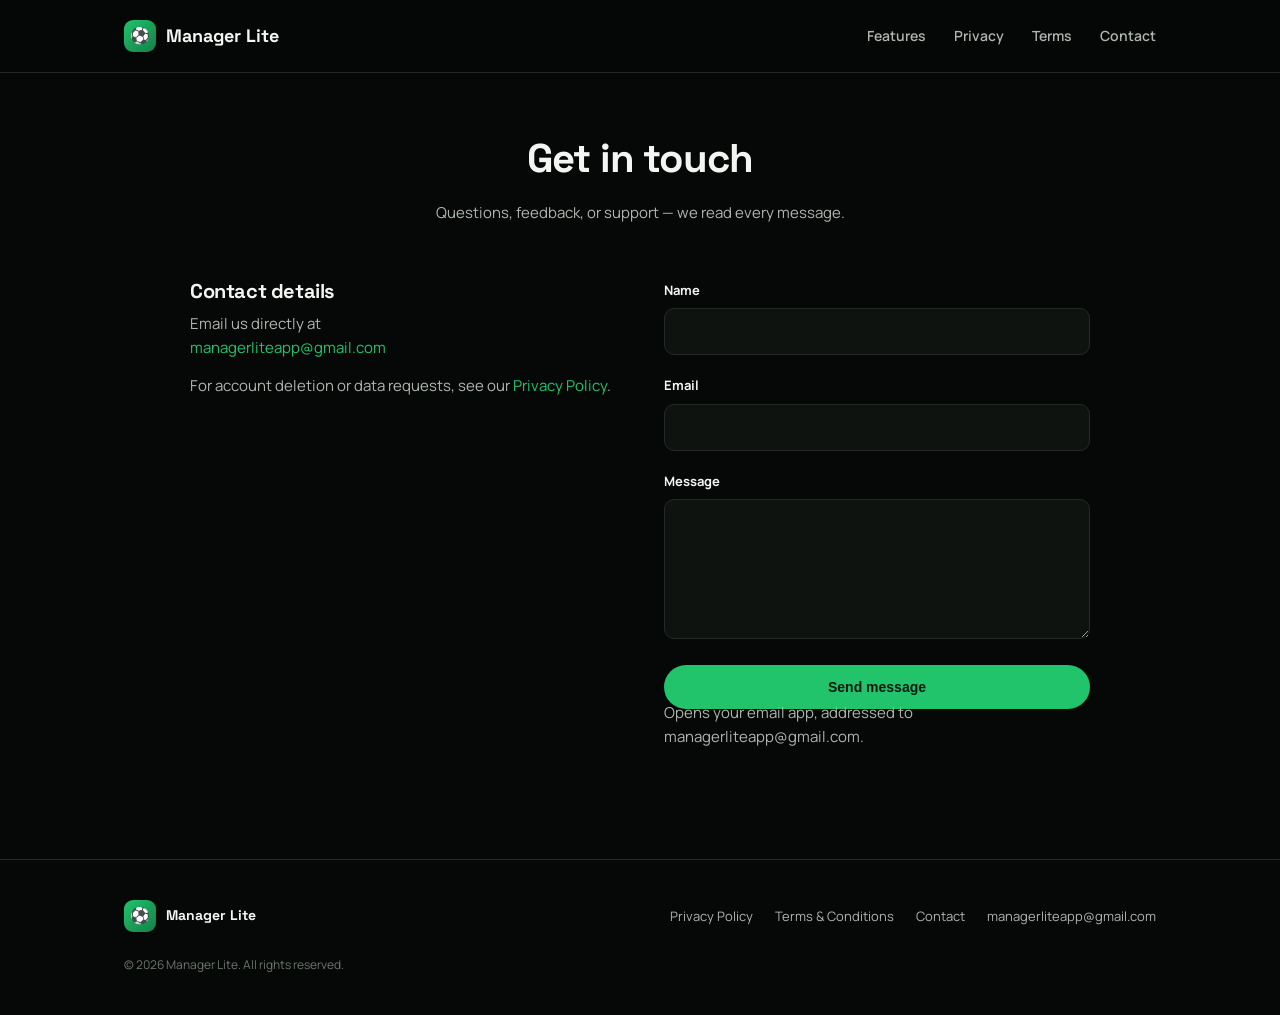
==== contact.html @ e22d9434 "Initial marketing site Landing page, privacy policy, terms & conditions, and contact form for Manage" ====
<!doctype html>
<html lang="en">
<head>
  <meta charset="UTF-8" />
  <meta name="viewport" content="width=device-width, initial-scale=1.0" />
  <title>Contact — Manager Lite</title>
  <link rel="icon" href="assets/favicon.png" />
  <link rel="stylesheet" href="assets/style.css" />
</head>
<body>

  <nav class="nav">
    <div class="wrap">
      <a class="brand" href="index.html">
        <span class="brand-mark">⚽</span>
        Manager Lite
      </a>
      <div class="nav-links">
        <a href="index.html#features">Features</a>
        <a href="privacy.html">Privacy</a>
        <a href="terms.html">Terms</a>
        <a href="contact.html">Contact</a>
      </div>
    </div>
  </nav>

  <section class="legal">
    <div class="wrap">
      <div class="section-head" style="margin-bottom: 56px;">
        <h1 style="font-family: 'Space Grotesk', system-ui, sans-serif;">Get in touch</h1>
        <p>Questions, feedback, or support — we read every message.</p>
      </div>

      <div class="contact-grid">
        <div>
          <h2 style="margin-top:0;">Contact details</h2>
          <p>
            Email us directly at<br />
            <a href="mailto:managerliteapp@gmail.com">managerliteapp@gmail.com</a>
          </p>
          <p>
            For account deletion or data requests, see our
            <a href="privacy.html">Privacy Policy</a>.
          </p>
        </div>

        <form id="contact-form">
          <label for="name">Name</label>
          <input type="text" id="name" name="name" required />

          <label for="email">Email</label>
          <input type="email" id="email" name="email" required />

          <label for="message">Message</label>
          <textarea id="message" name="message" required></textarea>

          <button type="submit" class="btn btn-primary" style="width:100%;">Send message</button>
          <p class="form-note">Opens your email app, addressed to managerliteapp@gmail.com.</p>
          <p id="form-status"></p>
        </form>
      </div>
    </div>
  </section>

  <footer>
    <div class="wrap">
      <a class="brand" href="index.html">
        <span class="brand-mark">⚽</span>
        Manager Lite
      </a>
      <div class="footer-links">
        <a href="privacy.html">Privacy Policy</a>
        <a href="terms.html">Terms &amp; Conditions</a>
        <a href="contact.html">Contact</a>
        <a href="mailto:managerliteapp@gmail.com">managerliteapp@gmail.com</a>
      </div>
      <div class="copyright">© <span id="year"></span> Manager Lite. All rights reserved.</div>
    </div>
  </footer>

  <script>
    document.getElementById('year').textContent = new Date().getFullYear();

    // Static site, no backend — builds a mailto: draft from the form fields.
    // See README.md for swapping this to a hosted form service (e.g. Formspree)
    // if you want submissions without opening the visitor's email app.
    document.getElementById('contact-form').addEventListener('submit', function (e) {
      e.preventDefault();
      const name = document.getElementById('name').value;
      const email = document.getElementById('email').value;
      const message = document.getElementById('message').value;
      const subject = encodeURIComponent('Manager Lite — message from ' + name);
      const body = encodeURIComponent(message + '\n\n— ' + name + ' (' + email + ')');
      window.location.href = 'mailto:managerliteapp@gmail.com?subject=' + subject + '&body=' + body;

      const status = document.getElementById('form-status');
      status.textContent = 'Opening your email app…';
      status.style.display = 'block';
      status.style.color = 'var(--brand)';
    });
  </script>
</body>
</html>
---- assets/style.css ----
/* Manager Lite marketing site — shared styles.
   Palette/type match the app's own design system (see managerlite/src/theme). */

@import url('https://fonts.googleapis.com/css2?family=Space+Grotesk:wght@600;700&family=Manrope:wght@400;500;600;700;800&display=swap');

:root {
  --brand: #21c36b;
  --brand-dark: #137f46;
  --accent: #d8ff3e;
  --bg: #060807;
  --surface: #0e1310;
  --surface-strong: #161c18;
  --border: #232a25;
  --text: #f2f5f2;
  --text-muted: #aeb5af;
  --text-faint: #6c766d;
  --error: #f0463b;
  --radius-sm: 10px;
  --radius-md: 14px;
  --radius-lg: 22px;
  --max-width: 1080px;
}

* {
  box-sizing: border-box;
}

html {
  scroll-behavior: smooth;
}

body {
  margin: 0;
  background: var(--bg);
  color: var(--text);
  font-family: 'Manrope', system-ui, sans-serif;
  line-height: 1.55;
  -webkit-font-smoothing: antialiased;
}

h1, h2, h3, .display {
  font-family: 'Space Grotesk', system-ui, sans-serif;
  font-weight: 700;
  letter-spacing: -0.02em;
  line-height: 1.1;
  margin: 0 0 0.5em;
}

p {
  margin: 0 0 1em;
  color: var(--text-muted);
}

a {
  color: var(--brand);
  text-decoration: none;
}
a:hover {
  text-decoration: underline;
}

.wrap {
  max-width: var(--max-width);
  margin: 0 auto;
  padding: 0 24px;
}

/* ---- Nav ---- */
.nav {
  position: sticky;
  top: 0;
  z-index: 20;
  background: rgba(6, 8, 7, 0.85);
  backdrop-filter: blur(10px);
  border-bottom: 1px solid var(--border);
}
.nav .wrap {
  display: flex;
  align-items: center;
  justify-content: space-between;
  height: 72px;
}
.brand {
  display: flex;
  align-items: center;
  gap: 10px;
  font-family: 'Space Grotesk', system-ui, sans-serif;
  font-weight: 700;
  font-size: 18px;
  color: var(--text);
}
.brand-mark {
  width: 32px;
  height: 32px;
  border-radius: 9px;
  background: linear-gradient(135deg, var(--brand), var(--brand-dark));
  display: flex;
  align-items: center;
  justify-content: center;
  font-size: 16px;
  flex-shrink: 0;
}
.nav-links {
  display: flex;
  gap: 28px;
  font-size: 14px;
  font-weight: 600;
}
.nav-links a {
  color: var(--text-muted);
}
.nav-links a:hover {
  color: var(--text);
  text-decoration: none;
}

/* ---- Buttons ---- */
.btn {
  display: inline-flex;
  align-items: center;
  justify-content: center;
  gap: 8px;
  padding: 13px 26px;
  border-radius: 999px;
  font-weight: 700;
  font-size: 14px;
  border: 1px solid transparent;
  cursor: pointer;
}
.btn:hover {
  text-decoration: none;
}
.btn-primary {
  background: var(--brand);
  color: #06170e;
}
.btn-primary:hover {
  background: #2ad478;
}
.btn-ghost {
  background: transparent;
  border-color: var(--border);
  color: var(--text);
}
.btn-ghost:hover {
  border-color: var(--brand);
}

/* ---- Hero ---- */
.hero {
  position: relative;
  padding: 96px 0 72px;
  overflow: hidden;
  text-align: center;
}
.hero::before {
  content: '';
  position: absolute;
  top: -220px;
  left: 50%;
  transform: translateX(-50%);
  width: 900px;
  height: 620px;
  background: radial-gradient(closest-side, rgba(33, 195, 107, 0.28), rgba(33, 195, 107, 0));
  pointer-events: none;
}
.hero-content {
  position: relative;
}
.eyebrow {
  display: inline-block;
  padding: 6px 14px;
  border-radius: 999px;
  background: rgba(33, 195, 107, 0.12);
  border: 1px solid rgba(33, 195, 107, 0.3);
  color: var(--brand);
  font-weight: 700;
  font-size: 12px;
  letter-spacing: 0.04em;
  text-transform: uppercase;
  margin-bottom: 22px;
}
.hero h1 {
  font-size: clamp(36px, 6vw, 60px);
  max-width: 820px;
  margin-inline: auto;
}
.hero .lede {
  max-width: 560px;
  margin: 18px auto 36px;
  font-size: 17px;
}
.hero-ctas {
  display: flex;
  gap: 14px;
  justify-content: center;
  flex-wrap: wrap;
}

/* ---- Sections ---- */
section {
  padding: 72px 0;
}
.section-head {
  text-align: center;
  max-width: 620px;
  margin: 0 auto 48px;
}
.section-head h2 {
  font-size: clamp(26px, 4vw, 36px);
}

.grid {
  display: grid;
  grid-template-columns: repeat(3, 1fr);
  gap: 20px;
}
@media (max-width: 860px) {
  .grid {
    grid-template-columns: 1fr;
  }
}

.card {
  background: var(--surface);
  border: 1px solid var(--border);
  border-radius: var(--radius-lg);
  padding: 28px;
}
.card .icon {
  width: 44px;
  height: 44px;
  border-radius: 12px;
  background: rgba(33, 195, 107, 0.14);
  display: flex;
  align-items: center;
  justify-content: center;
  font-size: 20px;
  margin-bottom: 16px;
}
.card h3 {
  font-size: 17px;
  margin-bottom: 6px;
}
.card p {
  font-size: 14px;
  margin: 0;
}

/* ---- CTA band ---- */
.cta-band {
  background: linear-gradient(135deg, rgba(33, 195, 107, 0.14), rgba(216, 255, 62, 0.06));
  border: 1px solid rgba(33, 195, 107, 0.25);
  border-radius: var(--radius-lg);
  padding: 56px 32px;
  text-align: center;
}
.cta-band h2 {
  font-size: clamp(24px, 4vw, 32px);
}

/* ---- Footer ---- */
footer {
  border-top: 1px solid var(--border);
  padding: 40px 0;
}
footer .wrap {
  display: flex;
  align-items: center;
  justify-content: space-between;
  flex-wrap: wrap;
  gap: 16px;
}
footer .brand {
  font-size: 14px;
}
.footer-links {
  display: flex;
  gap: 22px;
  font-size: 13px;
}
.footer-links a {
  color: var(--text-muted);
}
.copyright {
  font-size: 12px;
  color: var(--text-faint);
  width: 100%;
  margin-top: 8px;
}

/* ---- Legal pages ---- */
.legal {
  padding: 64px 0 96px;
}
.legal h1 {
  font-size: clamp(28px, 5vw, 40px);
}
.legal .updated {
  color: var(--text-faint);
  font-size: 13px;
  margin-bottom: 40px;
}
.legal h2 {
  font-size: 20px;
  margin-top: 40px;
}
.legal p, .legal li {
  color: var(--text-muted);
  font-size: 15px;
}
.legal ul {
  padding-left: 20px;
}
.legal-nav {
  max-width: 720px;
  margin: 0 auto;
}
.legal-body {
  max-width: 720px;
  margin: 0 auto;
}

/* ---- Contact form ---- */
.contact-grid {
  display: grid;
  grid-template-columns: 1fr 1fr;
  gap: 48px;
  align-items: start;
  max-width: 900px;
  margin: 0 auto;
}
@media (max-width: 760px) {
  .contact-grid {
    grid-template-columns: 1fr;
  }
}
label {
  display: block;
  font-size: 13px;
  font-weight: 700;
  margin-bottom: 8px;
  color: var(--text);
}
input, textarea {
  width: 100%;
  background: var(--surface);
  border: 1px solid var(--border);
  border-radius: var(--radius-sm);
  padding: 13px 14px;
  color: var(--text);
  font-family: inherit;
  font-size: 14px;
  margin-bottom: 20px;
}
input:focus, textarea:focus {
  outline: none;
  border-color: var(--brand);
}
textarea {
  min-height: 140px;
  resize: vertical;
}
.form-note {
  font-size: 12px;
  color: var(--text-faint);
  margin-top: -8px;
}
#form-status {
  font-size: 13px;
  font-weight: 600;
  margin-top: 10px;
  display: none;
}
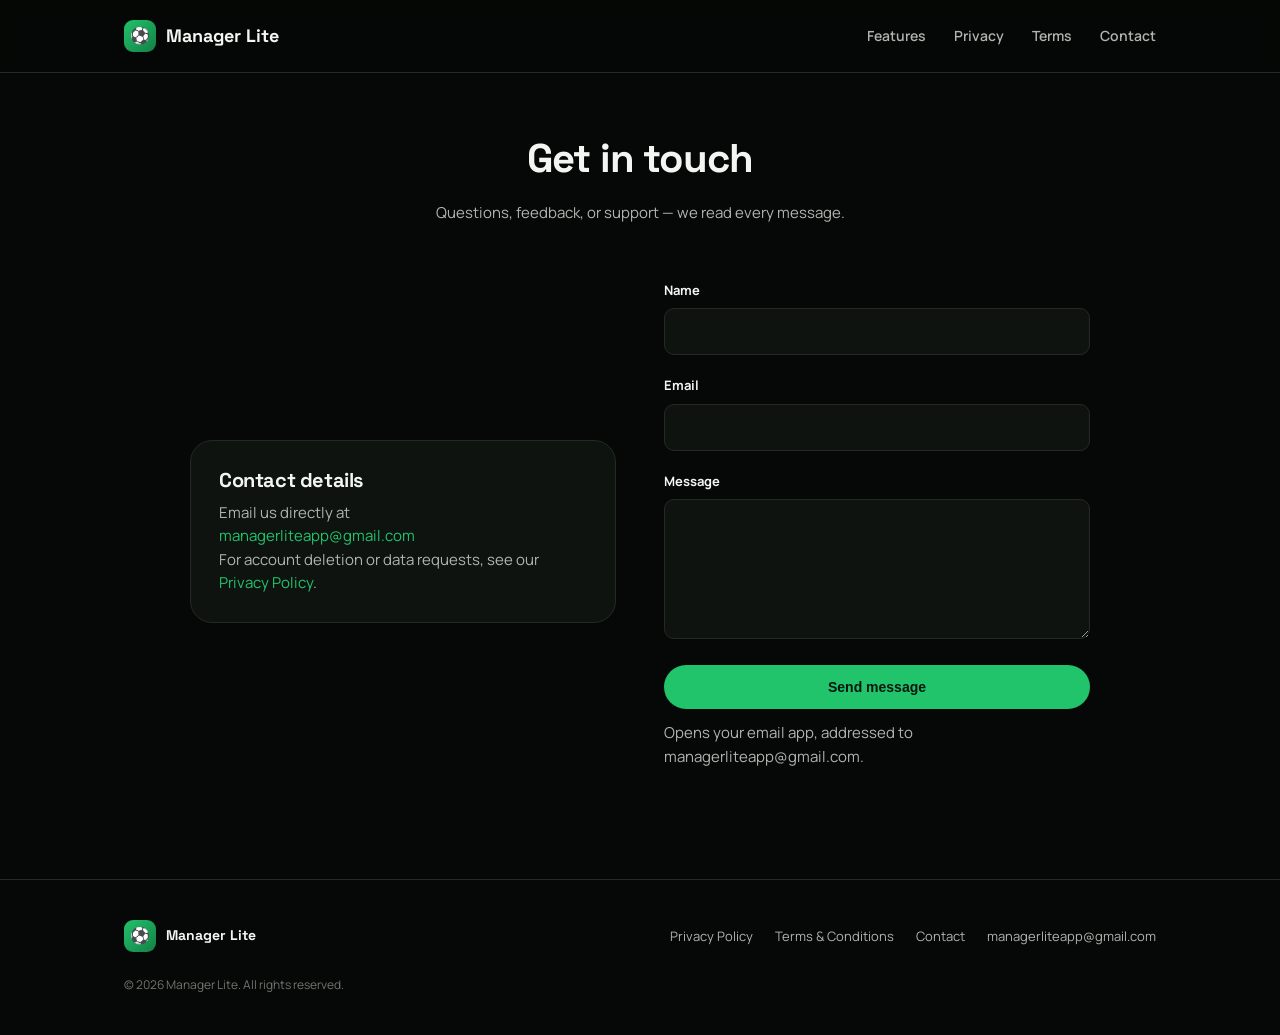
==== commit d8e57980: "Privacy policies and landing page created" ====
--- a/contact.html
+++ b/contact.html
@@ -32,13 +32,13 @@
       </div>
 
       <div class="contact-grid">
-        <div>
+        <div class="card contact-info">
           <h2 style="margin-top:0;">Contact details</h2>
           <p>
             Email us directly at<br />
             <a href="mailto:managerliteapp@gmail.com">managerliteapp@gmail.com</a>
           </p>
-          <p>
+          <p style="margin-bottom:0;">
             For account deletion or data requests, see our
             <a href="privacy.html">Privacy Policy</a>.
           </p>
--- a/assets/style.css
+++ b/assets/style.css
@@ -36,6 +36,9 @@
   font-family: 'Manrope', system-ui, sans-serif;
   line-height: 1.55;
   -webkit-font-smoothing: antialiased;
+  display: flex;
+  flex-direction: column;
+  min-height: 100vh;
 }
 
 h1, h2, h3, .display {
@@ -112,6 +115,20 @@
 .nav-links a:hover {
   color: var(--text);
   text-decoration: none;
+}
+@media (max-width: 640px) {
+  .nav .wrap {
+    height: auto;
+    flex-wrap: wrap;
+    justify-content: center;
+    padding-top: 14px;
+    padding-bottom: 14px;
+    gap: 10px;
+  }
+  .nav-links {
+    gap: 16px;
+    font-size: 13px;
+  }
 }
 
 /* ---- Buttons ---- */
@@ -263,6 +280,7 @@
 footer {
   border-top: 1px solid var(--border);
   padding: 40px 0;
+  margin-top: auto;
 }
 footer .wrap {
   display: flex;
@@ -326,7 +344,7 @@
   display: grid;
   grid-template-columns: 1fr 1fr;
   gap: 48px;
-  align-items: start;
+  align-items: center;
   max-width: 900px;
   margin: 0 auto;
 }
@@ -364,7 +382,7 @@
 .form-note {
   font-size: 12px;
   color: var(--text-faint);
-  margin-top: -8px;
+  margin-top: 12px;
 }
 #form-status {
   font-size: 13px;
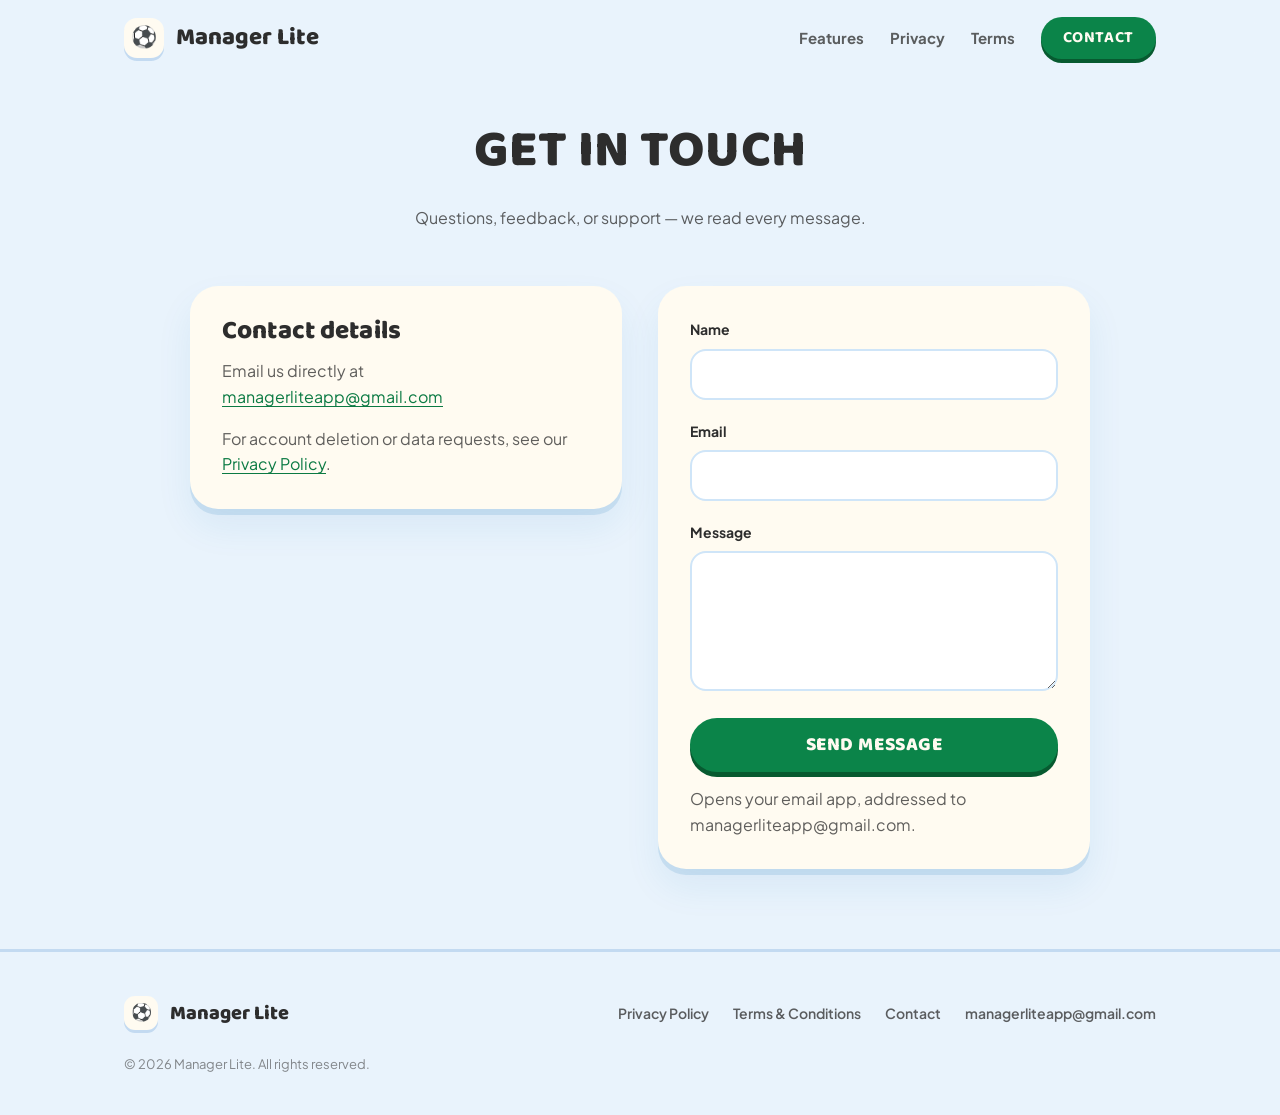
==== commit 45919f52: "Restyle site with playful sky-and-pitch design Rework the visual design in the style of the CricCapt" ====
--- a/contact.html
+++ b/contact.html
@@ -27,7 +27,7 @@
   <section class="legal">
     <div class="wrap">
       <div class="section-head" style="margin-bottom: 56px;">
-        <h1 style="font-family: 'Space Grotesk', system-ui, sans-serif;">Get in touch</h1>
+        <h1>Get in touch</h1>
         <p>Questions, feedback, or support — we read every message.</p>
       </div>
 
--- a/assets/style.css
+++ b/assets/style.css
@@ -1,23 +1,35 @@
 /* Manager Lite marketing site — shared styles.
-   Palette/type match the app's own design system (see managerlite/src/theme). */
-
-@import url('https://fonts.googleapis.com/css2?family=Space+Grotesk:wght@600;700&family=Manrope:wght@400;500;600;700;800&display=swap');
+   Playful "sky + pitch" look: chunky rounded display type, 3D pill buttons,
+   cream cards with a hard bottom shadow. Brand green comes from the app's
+   design system (see managerlite/src/theme). */
+
+@import url('https://fonts.googleapis.com/css2?family=Baloo+2:wght@800&family=Plus+Jakarta+Sans:wght@400;500;600;700;800&family=Walter+Turncoat&display=swap');
 
 :root {
-  --brand: #21c36b;
-  --brand-dark: #137f46;
-  --accent: #d8ff3e;
-  --bg: #060807;
-  --surface: #0e1310;
-  --surface-strong: #161c18;
-  --border: #232a25;
-  --text: #f2f5f2;
-  --text-muted: #aeb5af;
-  --text-faint: #6c766d;
-  --error: #f0463b;
-  --radius-sm: 10px;
-  --radius-md: 14px;
-  --radius-lg: 22px;
+  --ink: #2d2d2d;
+  --ink-2: rgba(45, 45, 45, 0.76);
+  --ink-3: rgba(45, 45, 45, 0.55);
+  --cream: #fffbf1;
+  --sky: #e9f3fc;
+  --sky-top: #d3e5f8;
+  --sky-edge: #c3daf1;
+  --green: #0b8449;
+  --green-edge: #075a30;
+  --green-text: #0b7a43;
+  --grass: #97cc72;
+  --grass-dark: #8bc266;
+  --sun: #ffc83d;
+  --blue: #299bde;
+  --tint-sun: #ffeaa8;
+  --tint-blue: #cfe5f8;
+  --tint-pink: #fbd3c6;
+  --tint-green: #cdeedb;
+  --ease: cubic-bezier(0.22, 1, 0.36, 1);
+  --display: 'Baloo 2', 'Arial Rounded MT Bold', ui-rounded, 'SF Pro Rounded', 'Hiragino Maru Gothic ProN', Nunito, system-ui, sans-serif;
+  --hand: 'Walter Turncoat', 'Bradley Hand', 'Segoe Print', 'Chalkboard SE', 'Comic Sans MS', cursive;
+  --sans: 'Plus Jakarta Sans', -apple-system, BlinkMacSystemFont, 'Segoe UI', Roboto, sans-serif;
+  --radius-card: 28px;
+  --card-shadow: 0 6px 0 rgba(31, 120, 180, 0.14), 0 18px 36px rgba(31, 120, 180, 0.08);
   --max-width: 1080px;
 }
 
@@ -29,37 +41,51 @@
   scroll-behavior: smooth;
 }
 
+/* Sticky footer: the page is a column, the footer takes the leftover space
+   above it (margin-top: auto). Children must not shrink, otherwise
+   overflow:hidden sections (the hero) collapse inside the flex column. */
 body {
   margin: 0;
-  background: var(--bg);
-  color: var(--text);
-  font-family: 'Manrope', system-ui, sans-serif;
-  line-height: 1.55;
+  background: var(--sky);
+  color: var(--ink);
+  font-family: var(--sans);
+  line-height: 1.6;
   -webkit-font-smoothing: antialiased;
   display: flex;
   flex-direction: column;
   min-height: 100vh;
+  min-height: 100dvh;
+}
+body > * {
+  flex-shrink: 0;
 }
 
 h1, h2, h3, .display {
-  font-family: 'Space Grotesk', system-ui, sans-serif;
-  font-weight: 700;
-  letter-spacing: -0.02em;
-  line-height: 1.1;
+  font-family: var(--display);
+  font-weight: 800;
+  letter-spacing: 0.005em;
+  line-height: 1.05;
   margin: 0 0 0.5em;
+  color: var(--ink);
 }
 
 p {
   margin: 0 0 1em;
-  color: var(--text-muted);
+  color: var(--ink-2);
 }
 
 a {
-  color: var(--brand);
+  color: var(--green-text);
   text-decoration: none;
 }
 a:hover {
   text-decoration: underline;
+}
+
+:focus-visible {
+  outline: 3px solid var(--blue);
+  outline-offset: 3px;
+  border-radius: 8px;
 }
 
 .wrap {
@@ -73,61 +99,94 @@
   position: sticky;
   top: 0;
   z-index: 20;
-  background: rgba(6, 8, 7, 0.85);
-  backdrop-filter: blur(10px);
-  border-bottom: 1px solid var(--border);
+  background: rgba(233, 243, 252, 0.82);
+  -webkit-backdrop-filter: blur(12px);
+  backdrop-filter: blur(12px);
 }
 .nav .wrap {
   display: flex;
   align-items: center;
   justify-content: space-between;
-  height: 72px;
+  flex-wrap: wrap;
+  gap: 8px 16px;
+  min-height: 76px;
+  padding-top: 10px;
+  padding-bottom: 10px;
 }
 .brand {
   display: flex;
   align-items: center;
-  gap: 10px;
-  font-family: 'Space Grotesk', system-ui, sans-serif;
+  gap: 12px;
+  font-family: var(--display);
+  font-weight: 800;
+  font-size: 24px;
+  line-height: 1;
+  color: var(--ink);
+}
+.brand:hover {
+  text-decoration: none;
+}
+.brand-mark {
+  width: 40px;
+  height: 40px;
+  border-radius: 13px;
+  background: var(--cream);
+  box-shadow: 0 3px 0 var(--sky-edge);
+  display: flex;
+  align-items: center;
+  justify-content: center;
+  font-size: 21px;
+  flex-shrink: 0;
+}
+.nav-links {
+  display: flex;
+  align-items: center;
+  gap: 26px;
+  font-size: 15px;
   font-weight: 700;
-  font-size: 18px;
-  color: var(--text);
-}
-.brand-mark {
-  width: 32px;
-  height: 32px;
-  border-radius: 9px;
-  background: linear-gradient(135deg, var(--brand), var(--brand-dark));
-  display: flex;
-  align-items: center;
-  justify-content: center;
+}
+.nav-links a {
+  color: var(--ink-2);
+}
+.nav-links a:hover {
+  color: var(--ink);
+  text-decoration: none;
+}
+/* Last link (Contact) is the nav's call-to-action pill. */
+.nav-links a:last-child {
+  display: inline-flex;
+  align-items: center;
+  min-height: 42px;
+  padding: 0 22px;
+  border-radius: 999px;
+  background: var(--green);
+  color: var(--cream);
+  font-family: var(--display);
   font-size: 16px;
-  flex-shrink: 0;
-}
-.nav-links {
-  display: flex;
-  gap: 28px;
-  font-size: 14px;
-  font-weight: 600;
-}
-.nav-links a {
-  color: var(--text-muted);
-}
-.nav-links a:hover {
-  color: var(--text);
-  text-decoration: none;
+  letter-spacing: 0.04em;
+  text-transform: uppercase;
+  box-shadow: 0 4px 0 var(--green-edge);
+  transition: transform 0.18s var(--ease), box-shadow 0.18s var(--ease);
+}
+.nav-links a:last-child:hover {
+  color: var(--cream);
+  transform: translateY(-2px);
+  box-shadow: 0 6px 0 var(--green-edge);
+}
+.nav-links a:last-child:active {
+  transform: translateY(3px);
+  box-shadow: 0 1px 0 var(--green-edge);
 }
 @media (max-width: 640px) {
-  .nav .wrap {
-    height: auto;
-    flex-wrap: wrap;
-    justify-content: center;
-    padding-top: 14px;
-    padding-bottom: 14px;
-    gap: 10px;
-  }
   .nav-links {
-    gap: 16px;
-    font-size: 13px;
+    width: 100%;
+    justify-content: space-between;
+    gap: 12px;
+    font-size: 14px;
+  }
+  .nav-links a:last-child {
+    padding: 0 16px;
+    font-size: 14px;
   }
 }
 
@@ -136,82 +195,158 @@
   display: inline-flex;
   align-items: center;
   justify-content: center;
-  gap: 8px;
-  padding: 13px 26px;
+  gap: 10px;
+  min-height: 54px;
+  padding: 0 30px;
+  border: 0;
   border-radius: 999px;
-  font-weight: 700;
-  font-size: 14px;
-  border: 1px solid transparent;
+  font-family: var(--display);
+  font-weight: 800;
+  font-size: 19px;
+  letter-spacing: 0.03em;
+  text-transform: uppercase;
   cursor: pointer;
+  transition: transform 0.18s var(--ease), box-shadow 0.18s var(--ease);
 }
 .btn:hover {
   text-decoration: none;
+  transform: translateY(-2px);
+}
+.btn:active {
+  transform: translateY(3px);
 }
 .btn-primary {
-  background: var(--brand);
-  color: #06170e;
+  background: var(--green);
+  color: var(--cream);
+  box-shadow: 0 5px 0 var(--green-edge);
 }
 .btn-primary:hover {
-  background: #2ad478;
+  box-shadow: 0 7px 0 var(--green-edge);
+}
+.btn-primary:active {
+  box-shadow: 0 2px 0 var(--green-edge);
 }
 .btn-ghost {
-  background: transparent;
-  border-color: var(--border);
-  color: var(--text);
+  background: var(--cream);
+  color: var(--ink);
+  box-shadow: 0 5px 0 var(--sky-edge);
 }
 .btn-ghost:hover {
-  border-color: var(--brand);
+  box-shadow: 0 7px 0 var(--sky-edge);
+}
+.btn-ghost:active {
+  box-shadow: 0 2px 0 var(--sky-edge);
 }
 
 /* ---- Hero ---- */
 .hero {
   position: relative;
-  padding: 96px 0 72px;
+  padding: 72px 0 0;
   overflow: hidden;
   text-align: center;
-}
-.hero::before {
-  content: '';
-  position: absolute;
-  top: -220px;
-  left: 50%;
-  transform: translateX(-50%);
-  width: 900px;
-  height: 620px;
-  background: radial-gradient(closest-side, rgba(33, 195, 107, 0.28), rgba(33, 195, 107, 0));
-  pointer-events: none;
+  background: linear-gradient(180deg, var(--sky-top) 0%, var(--sky) 100%);
 }
 .hero-content {
   position: relative;
+  z-index: 2;
 }
 .eyebrow {
   display: inline-block;
-  padding: 6px 14px;
-  border-radius: 999px;
-  background: rgba(33, 195, 107, 0.12);
-  border: 1px solid rgba(33, 195, 107, 0.3);
-  color: var(--brand);
-  font-weight: 700;
-  font-size: 12px;
-  letter-spacing: 0.04em;
+  margin-bottom: 10px;
+  font-family: var(--hand);
+  font-size: 22px;
+  color: var(--ink-2);
+}
+.hero h1 {
+  max-width: 880px;
+  margin-inline: auto;
+  font-size: clamp(44px, 8vw, 84px);
+  line-height: 0.98;
   text-transform: uppercase;
-  margin-bottom: 22px;
-}
-.hero h1 {
-  font-size: clamp(36px, 6vw, 60px);
-  max-width: 820px;
-  margin-inline: auto;
 }
 .hero .lede {
-  max-width: 560px;
-  margin: 18px auto 36px;
-  font-size: 17px;
+  max-width: 580px;
+  margin: 22px auto 34px;
+  font-size: 18px;
 }
 .hero-ctas {
   display: flex;
-  gap: 14px;
+  gap: 16px;
   justify-content: center;
   flex-wrap: wrap;
+}
+
+/* Decorative sky + pitch */
+.cloud {
+  position: absolute;
+  z-index: 1;
+  width: 220px;
+  height: auto;
+  pointer-events: none;
+  animation: drift 14s ease-in-out infinite alternate;
+}
+.cloud.c1 {
+  top: 72px;
+  left: -40px;
+}
+.cloud.c2 {
+  top: 150px;
+  right: -50px;
+  width: 260px;
+  animation-duration: 18s;
+  animation-delay: -6s;
+}
+.cloud.c3 {
+  top: 28px;
+  right: 24%;
+  width: 150px;
+  opacity: 0.9;
+  animation-duration: 16s;
+  animation-delay: -3s;
+}
+@keyframes drift {
+  from {
+    transform: translateX(-14px);
+  }
+  to {
+    transform: translateX(14px);
+  }
+}
+.pitch {
+  position: relative;
+  left: 50%;
+  z-index: 1;
+  display: block;
+  width: max(100%, 900px);
+  height: auto;
+  margin-top: 52px;
+  transform: translateX(-50%);
+}
+@media (max-width: 760px) {
+  .hero {
+    padding-top: 48px;
+  }
+  .cloud.c1,
+  .cloud.c3 {
+    display: none;
+  }
+  .cloud.c2 {
+    top: 8px;
+    width: 160px;
+  }
+}
+@media (prefers-reduced-motion: reduce) {
+  .cloud {
+    animation: none;
+  }
+  html {
+    scroll-behavior: auto;
+  }
+  .btn,
+  .card,
+  .nav-links a:last-child {
+    transition: none;
+  }
 }
 
 /* ---- Sections ---- */
@@ -224,63 +359,112 @@
   margin: 0 auto 48px;
 }
 .section-head h2 {
-  font-size: clamp(26px, 4vw, 36px);
-}
-
+  font-size: clamp(32px, 5vw, 50px);
+  text-transform: uppercase;
+}
+.section-head p {
+  font-size: 17px;
+}
+
+/* Bento grid: [2|1] [1|2] [2|1] on desktop, single column on mobile */
 .grid {
   display: grid;
   grid-template-columns: repeat(3, 1fr);
-  gap: 20px;
+  gap: 22px;
+}
+.grid .card:nth-child(1),
+.grid .card:nth-child(4),
+.grid .card:nth-child(5) {
+  grid-column: span 2;
 }
 @media (max-width: 860px) {
   .grid {
     grid-template-columns: 1fr;
   }
+  .grid .card:nth-child(n) {
+    grid-column: auto;
+  }
 }
 
 .card {
-  background: var(--surface);
-  border: 1px solid var(--border);
-  border-radius: var(--radius-lg);
-  padding: 28px;
+  background: var(--cream);
+  border-radius: var(--radius-card);
+  padding: 32px;
+  box-shadow: var(--card-shadow);
+  transition: transform 0.25s var(--ease);
+}
+.grid .card:hover {
+  transform: translateY(-3px);
 }
 .card .icon {
-  width: 44px;
-  height: 44px;
-  border-radius: 12px;
-  background: rgba(33, 195, 107, 0.14);
+  width: 54px;
+  height: 54px;
+  border-radius: 17px;
+  background: var(--tint-sun);
   display: flex;
   align-items: center;
   justify-content: center;
-  font-size: 20px;
-  margin-bottom: 16px;
+  font-size: 25px;
+  margin-bottom: 18px;
+}
+.grid .card:nth-child(4n + 2) .icon {
+  background: var(--tint-blue);
+}
+.grid .card:nth-child(4n + 3) .icon {
+  background: var(--tint-pink);
+}
+.grid .card:nth-child(4n) .icon {
+  background: var(--tint-green);
 }
 .card h3 {
-  font-size: 17px;
+  font-size: 24px;
   margin-bottom: 6px;
 }
 .card p {
-  font-size: 14px;
+  font-size: 15px;
   margin: 0;
 }
 
 /* ---- CTA band ---- */
 .cta-band {
-  background: linear-gradient(135deg, rgba(33, 195, 107, 0.14), rgba(216, 255, 62, 0.06));
-  border: 1px solid rgba(33, 195, 107, 0.25);
-  border-radius: var(--radius-lg);
-  padding: 56px 32px;
+  position: relative;
+  overflow: hidden;
+  padding: 60px 32px;
+  border-radius: 36px;
   text-align: center;
+  background: repeating-linear-gradient(90deg, #0b8449 0 72px, #0a7e45 72px 144px);
+  box-shadow: 0 8px 0 var(--green-edge), 0 24px 48px rgba(7, 90, 48, 0.18);
 }
 .cta-band h2 {
-  font-size: clamp(24px, 4vw, 32px);
+  max-width: 640px;
+  margin-inline: auto;
+  font-size: clamp(28px, 4.5vw, 44px);
+  text-transform: uppercase;
+  color: var(--cream);
+}
+.cta-band p {
+  color: var(--cream);
+  font-size: 17px;
+}
+.cta-band .btn-primary {
+  margin-top: 6px;
+  background: var(--cream);
+  color: var(--ink);
+  box-shadow: 0 5px 0 #cdbf8f;
+}
+.cta-band .btn-primary:hover {
+  box-shadow: 0 7px 0 #cdbf8f;
+}
+.cta-band .btn-primary:active {
+  box-shadow: 0 2px 0 #cdbf8f;
 }
 
 /* ---- Footer ---- */
 footer {
-  border-top: 1px solid var(--border);
-  padding: 40px 0;
   margin-top: auto;
+  padding: 44px 0 40px;
+  background: var(--sky);
+  border-top: 3px solid var(--sky-edge);
 }
 footer .wrap {
   display: flex;
@@ -290,61 +474,88 @@
   gap: 16px;
 }
 footer .brand {
+  font-size: 20px;
+}
+footer .brand-mark {
+  width: 34px;
+  height: 34px;
+  border-radius: 11px;
+  font-size: 17px;
+}
+.footer-links {
+  display: flex;
+  flex-wrap: wrap;
+  gap: 8px 24px;
   font-size: 14px;
-}
-.footer-links {
-  display: flex;
-  gap: 22px;
+  font-weight: 600;
+}
+.footer-links a {
+  color: var(--ink-2);
+}
+.footer-links a:hover {
+  color: var(--ink);
+}
+.copyright {
   font-size: 13px;
-}
-.footer-links a {
-  color: var(--text-muted);
-}
-.copyright {
-  font-size: 12px;
-  color: var(--text-faint);
+  color: var(--ink-3);
   width: 100%;
   margin-top: 8px;
 }
 
 /* ---- Legal pages ---- */
 .legal {
-  padding: 64px 0 96px;
+  padding: 48px 16px 80px;
 }
 .legal h1 {
-  font-size: clamp(28px, 5vw, 40px);
+  font-size: clamp(34px, 6vw, 52px);
+  text-transform: uppercase;
 }
 .legal .updated {
-  color: var(--text-faint);
-  font-size: 13px;
-  margin-bottom: 40px;
+  color: var(--ink-3);
+  font-size: 14px;
+  margin-bottom: 32px;
 }
 .legal h2 {
-  font-size: 20px;
+  font-size: 26px;
   margin-top: 40px;
 }
-.legal p, .legal li {
-  color: var(--text-muted);
-  font-size: 15px;
+.legal p,
+.legal li {
+  color: var(--ink-2);
+  font-size: 16px;
+}
+.legal li {
+  margin-bottom: 6px;
+}
+.legal strong {
+  color: var(--ink);
 }
 .legal ul {
-  padding-left: 20px;
+  padding-left: 22px;
+}
+.legal a {
+  text-decoration: underline;
+  text-underline-offset: 3px;
 }
 .legal-nav {
-  max-width: 720px;
+  max-width: 760px;
   margin: 0 auto;
 }
 .legal-body {
-  max-width: 720px;
+  max-width: 780px;
   margin: 0 auto;
+  padding: clamp(24px, 5vw, 52px);
+  background: var(--cream);
+  border-radius: var(--radius-card);
+  box-shadow: var(--card-shadow);
 }
 
 /* ---- Contact form ---- */
 .contact-grid {
   display: grid;
   grid-template-columns: 1fr 1fr;
-  gap: 48px;
-  align-items: center;
+  gap: 36px;
+  align-items: start;
   max-width: 900px;
   margin: 0 auto;
 }
@@ -353,40 +564,56 @@
     grid-template-columns: 1fr;
   }
 }
+.contact-info h2 {
+  font-size: 26px;
+}
+.contact-info p {
+  font-size: 16px;
+  margin: 0 0 1em;
+}
+#contact-form {
+  padding: 32px;
+  border-radius: var(--radius-card);
+  background: var(--cream);
+  box-shadow: var(--card-shadow);
+}
 label {
   display: block;
-  font-size: 13px;
+  font-size: 14px;
   font-weight: 700;
   margin-bottom: 8px;
-  color: var(--text);
-}
-input, textarea {
+  color: var(--ink);
+}
+input,
+textarea {
   width: 100%;
-  background: var(--surface);
-  border: 1px solid var(--border);
-  border-radius: var(--radius-sm);
-  padding: 13px 14px;
-  color: var(--text);
+  background: #fff;
+  border: 2px solid var(--tint-blue);
+  border-radius: 16px;
+  padding: 13px 16px;
+  color: var(--ink);
   font-family: inherit;
-  font-size: 14px;
+  font-size: 16px;
   margin-bottom: 20px;
-}
-input:focus, textarea:focus {
+  transition: border-color 0.15s var(--ease);
+}
+input:focus,
+textarea:focus {
   outline: none;
-  border-color: var(--brand);
+  border-color: var(--blue);
 }
 textarea {
   min-height: 140px;
   resize: vertical;
 }
 .form-note {
-  font-size: 12px;
-  color: var(--text-faint);
-  margin-top: 12px;
+  font-size: 13px;
+  color: var(--ink-3);
+  margin: 14px 0 0;
 }
 #form-status {
-  font-size: 13px;
-  font-weight: 600;
+  font-size: 14px;
+  font-weight: 700;
   margin-top: 10px;
   display: none;
 }
